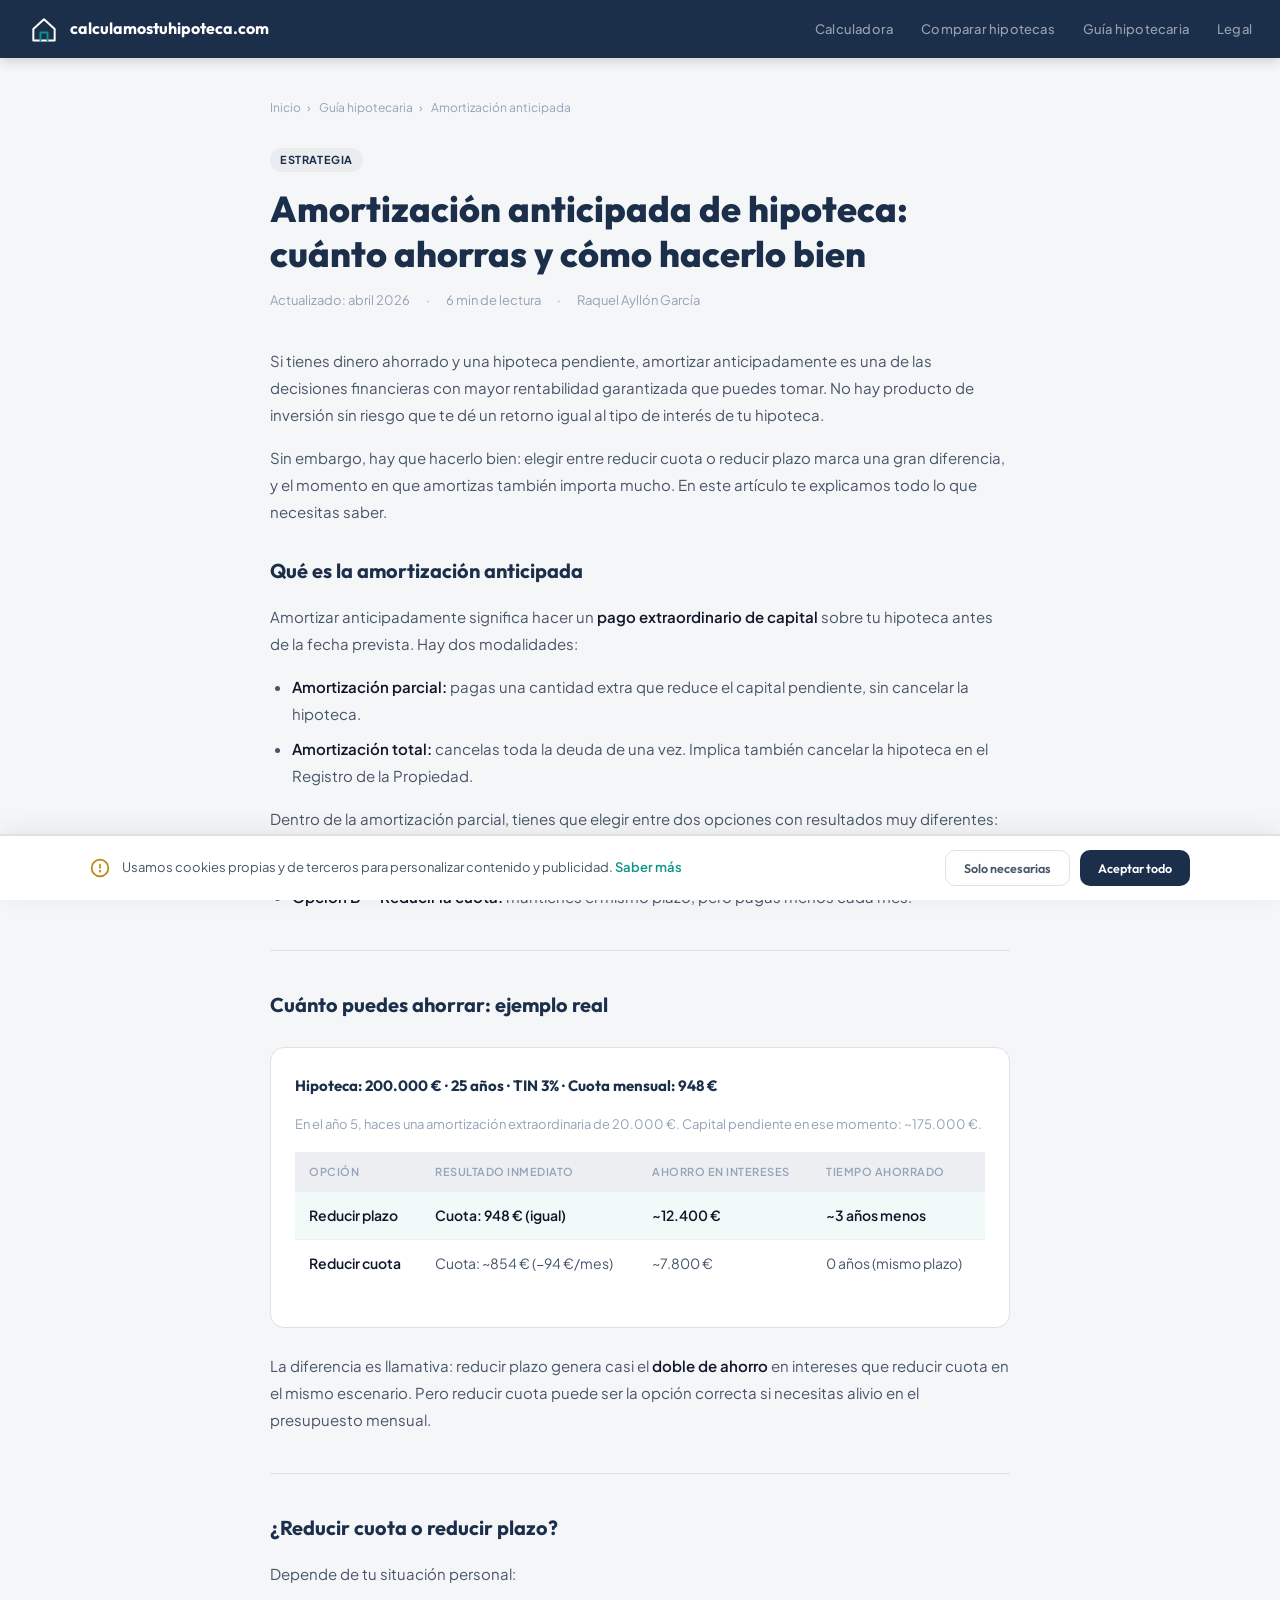
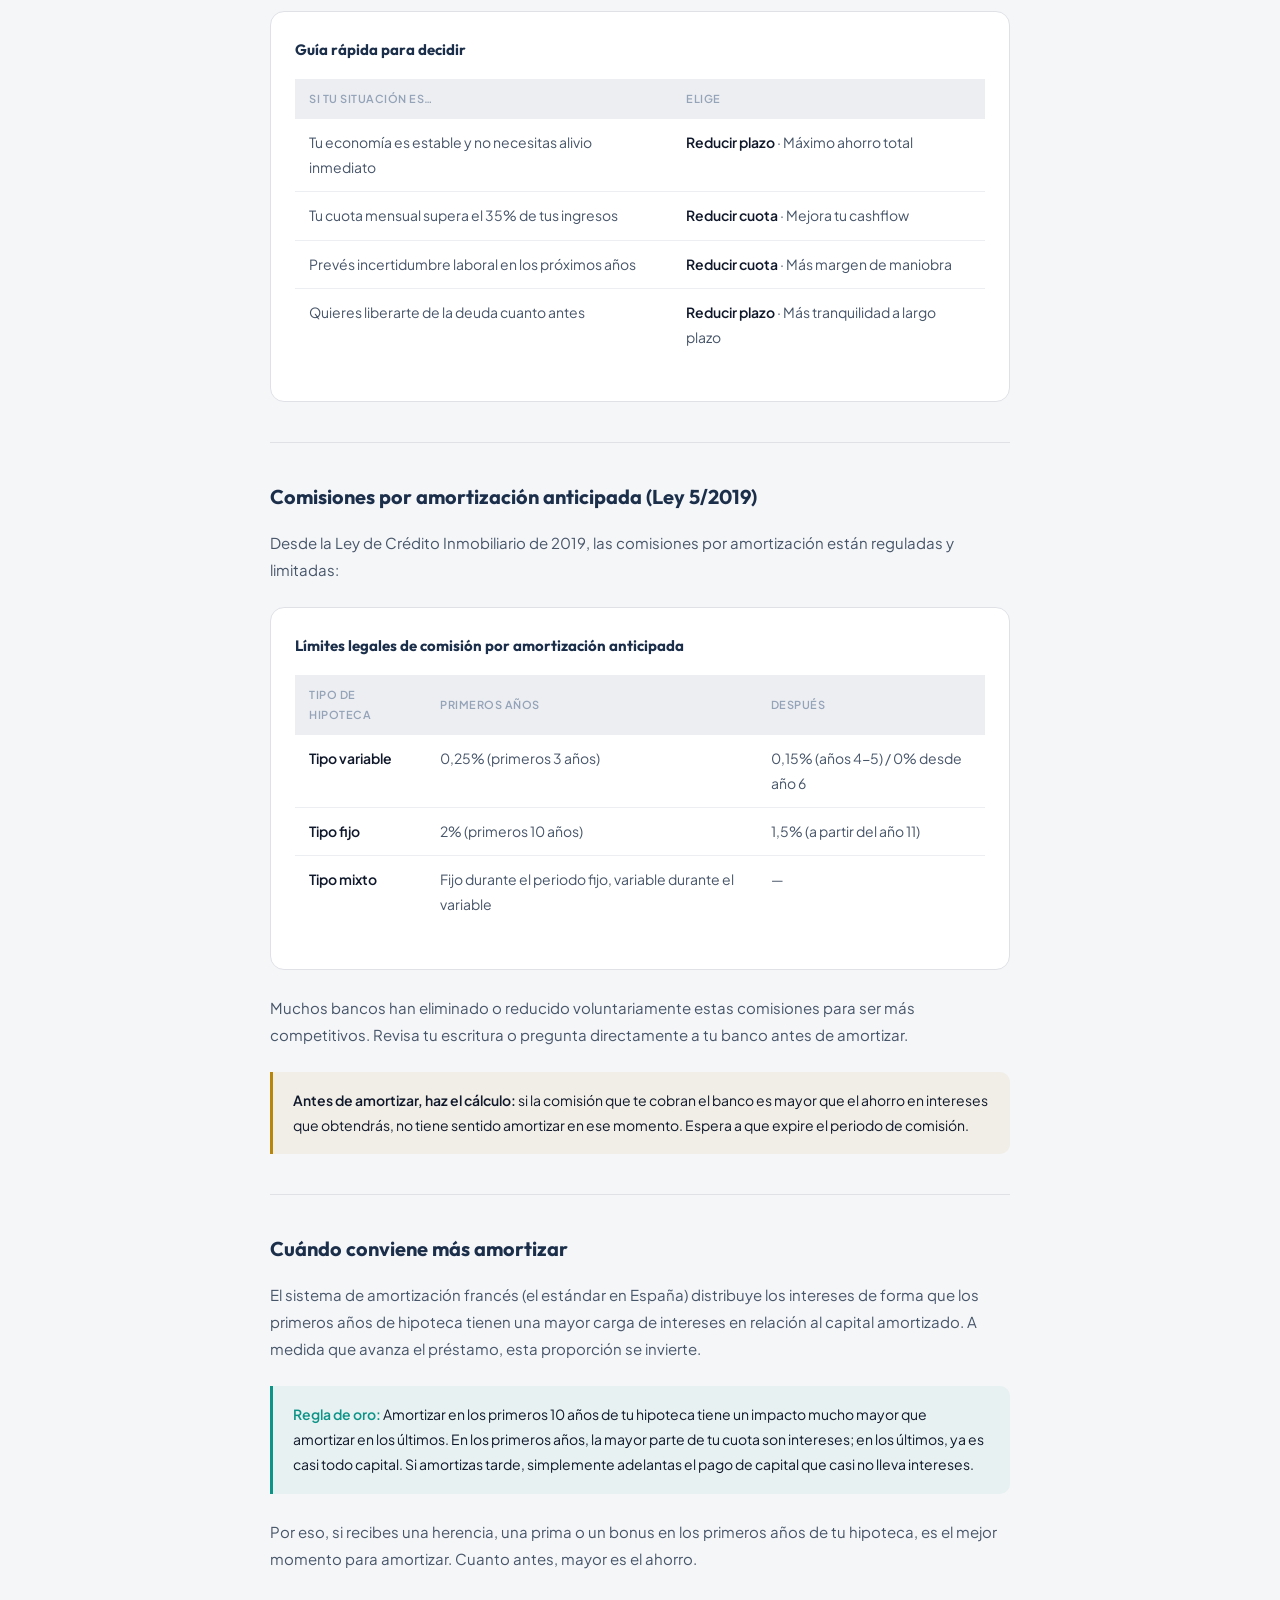
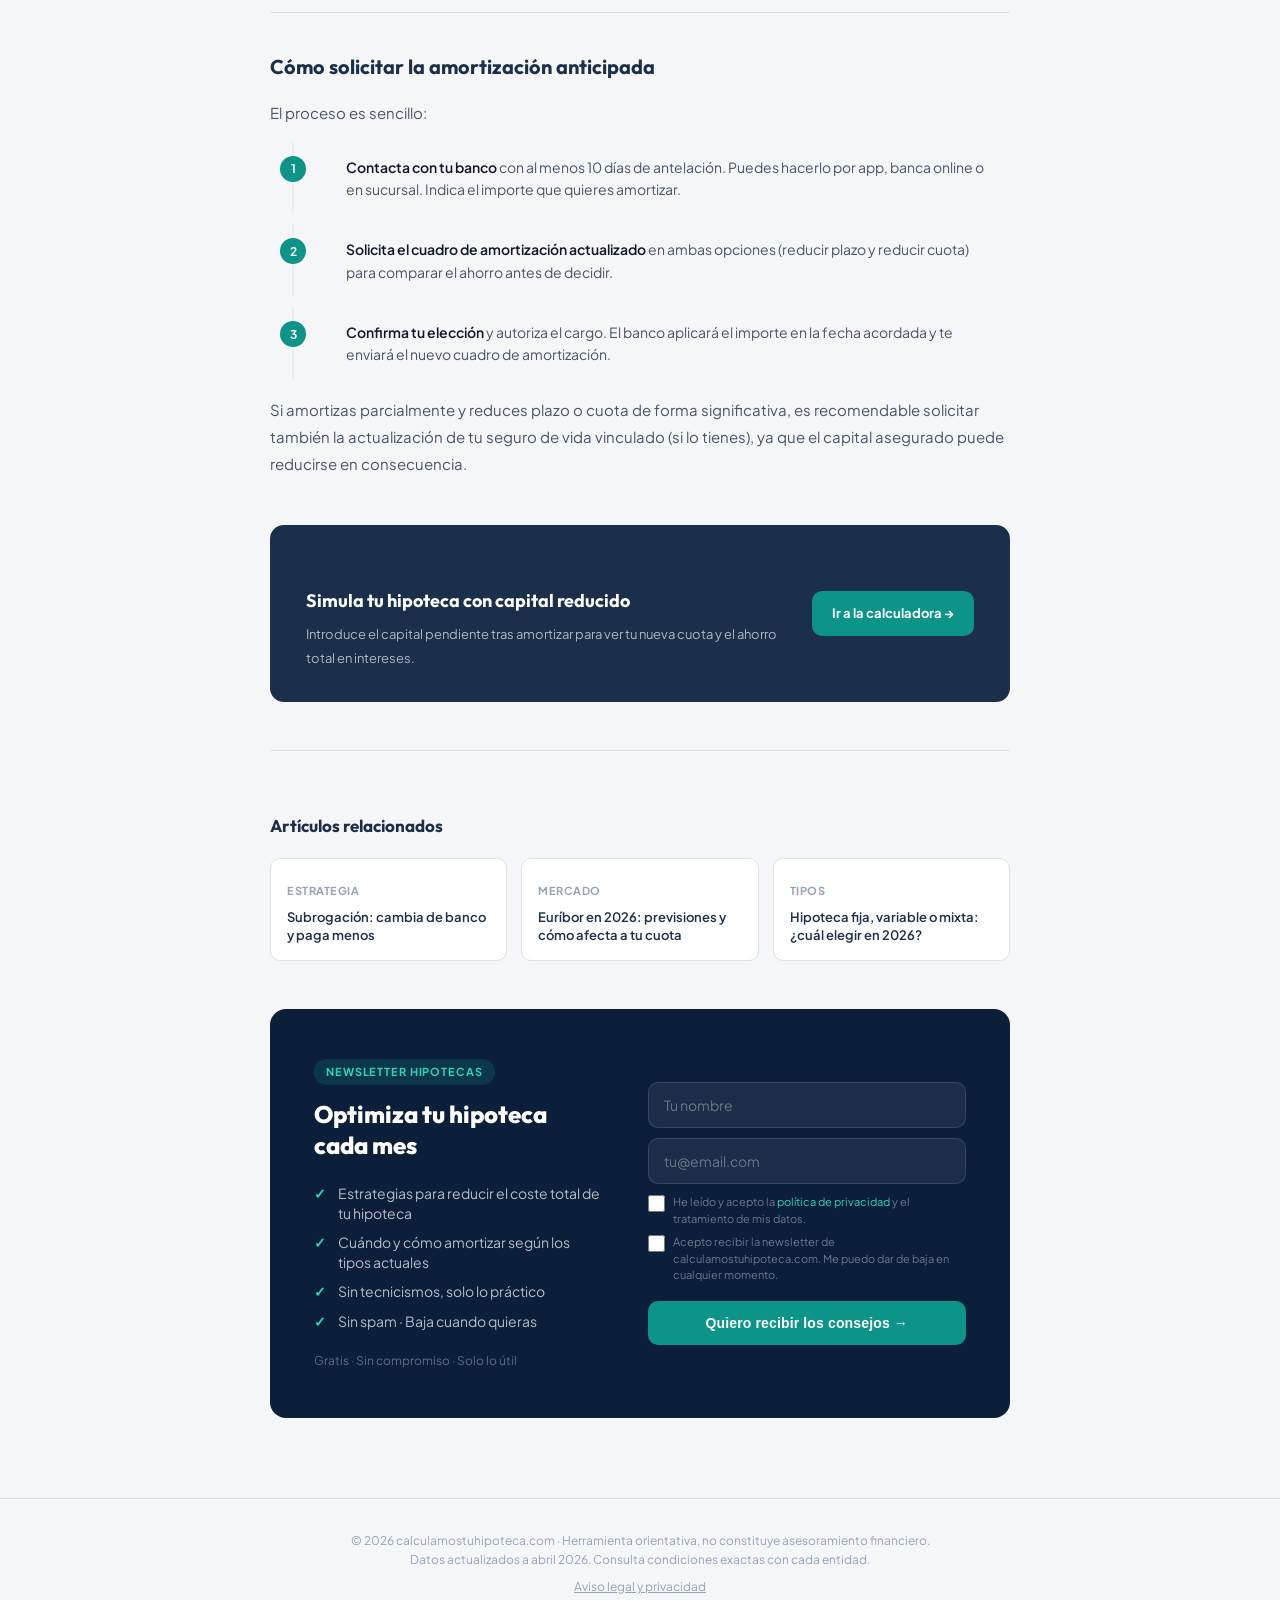
==== amortizacion-anticipada.html @ 329aad0f "Publish 3 new trending articles + update guide and sitemap New articles (all April 2026): - euribor-" ====
<!DOCTYPE html>
<html lang="es">
<head>
<meta charset="UTF-8">
<link rel="icon" href="favicon.ico" sizes="32x32">
<link rel="icon" href="favicon.svg" type="image/svg+xml">
<meta name="viewport" content="width=device-width, initial-scale=1.0">
<title>Amortización anticipada de hipoteca: cuánto ahorras | calculamostuhipoteca.com</title>
<meta name="description" content="Amortizar tu hipoteca antes de tiempo puede ahorrarte miles de euros. Descubre cuánto puedes ahorrar, las comisiones legales y cuándo conviene más hacerlo.">
<meta name="robots" content="index, follow">
<meta name="author" content="Raquel Ayllón García">
<link rel="canonical" href="https://calculamostuhipoteca.com/amortizacion-anticipada">
<meta property="og:title" content="Amortización anticipada de hipoteca: cuánto ahorras y cómo hacerlo bien">
<meta property="og:description" content="Guía completa sobre amortización anticipada: ahorro real, diferencia entre reducir plazo o cuota, comisiones y cuándo conviene más.">
<meta property="og:type" content="article">
<meta property="og:url" content="https://calculamostuhipoteca.com/amortizacion-anticipada">
<meta property="og:locale" content="es_ES">
<script type="application/ld+json">
{
  "@context": "https://schema.org",
  "@type": "Article",
  "headline": "Amortización anticipada de hipoteca: cuánto ahorras y cómo hacerlo bien",
  "description": "Guía completa sobre la amortización anticipada de hipoteca: cuánto se ahorra, comisiones legales, reducir plazo vs. cuota, y el mejor momento para amortizar.",
  "url": "https://calculamostuhipoteca.com/amortizacion-anticipada",
  "datePublished": "2026-04-13",
  "dateModified": "2026-04-13",
  "inLanguage": "es-ES",
  "author": {"@type":"Person","name":"Raquel Ayllón García"},
  "publisher": {"@type":"Organization","name":"calculamostuhipoteca.com","url":"https://calculamostuhipoteca.com"},
  "breadcrumb": {
    "@type": "BreadcrumbList",
    "itemListElement": [
      {"@type":"ListItem","position":1,"name":"Inicio","item":"https://calculamostuhipoteca.com/"},
      {"@type":"ListItem","position":2,"name":"Guía hipotecaria","item":"https://calculamostuhipoteca.com/guia-hipotecaria"},
      {"@type":"ListItem","position":3,"name":"Amortización anticipada"}
    ]
  }
}
</script>
<link rel="preconnect" href="https://fonts.googleapis.com">
<link rel="preconnect" href="https://fonts.gstatic.com" crossorigin>
<link href="https://fonts.googleapis.com/css2?family=Outfit:wght@300;400;500;600;700;800&family=Plus+Jakarta+Sans:ital,wght@0,400;0,500;0,600;0,700;0,800&display=swap" rel="stylesheet">
<link rel="stylesheet" href="style.css">
<style>
  .article-layout{max-width:780px;margin:0 auto;padding:40px 20px 80px}
  .breadcrumb{font-size:12px;color:var(--ink-muted);margin-bottom:28px}
  .breadcrumb a{color:var(--ink-muted);text-decoration:none}
  .breadcrumb a:hover{color:var(--teal)}
  .breadcrumb span{margin:0 6px}
  .article-header{margin-bottom:36px}
  .article-tag{display:inline-block;font-size:11px;font-weight:700;letter-spacing:.6px;text-transform:uppercase;padding:3px 10px;border-radius:99px;background:var(--navy-light);color:var(--navy);margin-bottom:14px}
  .article-header h1{font-family:'Outfit',sans-serif;font-weight:800;font-size:clamp(24px,4vw,36px);color:var(--navy);line-height:1.25;margin-bottom:14px}
  .article-meta{font-size:13px;color:var(--ink-muted);display:flex;gap:16px;align-items:center;flex-wrap:wrap}
  .article-body{font-size:15px;color:var(--ink-soft);line-height:1.8}
  .article-body h2{font-family:'Outfit',sans-serif;font-weight:700;font-size:20px;color:var(--navy);margin:40px 0 14px;padding-top:36px;border-top:1px solid var(--border)}
  .article-body h2:first-of-type{border-top:none;padding-top:0;margin-top:28px}
  .article-body h3{font-family:'Outfit',sans-serif;font-weight:600;font-size:17px;color:var(--ink);margin:28px 0 10px}
  .article-body p{margin-bottom:16px}
  .article-body strong{color:var(--ink);font-weight:600}
  .article-body ul{list-style:disc;padding-left:22px;margin-bottom:16px}
  .article-body ul li{margin-bottom:8px}
  .article-body ol{padding-left:22px;margin-bottom:16px}
  .article-body ol li{margin-bottom:10px}
  .article-body a{color:var(--teal);text-decoration:none}
  .article-body a:hover{text-decoration:underline}
  .callout{background:var(--teal-light);border-left:3px solid var(--teal);border-radius:0 10px 10px 0;padding:16px 20px;margin:24px 0;font-size:14px;color:var(--ink)}
  .callout strong{color:var(--teal)}
  .warning{background:var(--gold-light);border-left:3px solid var(--gold);border-radius:0 10px 10px 0;padding:16px 20px;margin:24px 0;font-size:14px;color:var(--ink)}
  .example-box{background:#fff;border:1.5px solid var(--border);border-radius:var(--radius);padding:24px;margin:24px 0}
  .example-box h4{font-family:'Outfit',sans-serif;font-weight:700;font-size:15px;color:var(--navy);margin:0 0 14px}
  .compare-table{width:100%;border-collapse:collapse;font-size:14px;margin:16px 0}
  .compare-table th{background:var(--surface-alt);padding:10px 14px;text-align:left;font-weight:600;color:var(--ink-muted);font-size:11px;text-transform:uppercase;letter-spacing:.5px}
  .compare-table td{padding:11px 14px;border-bottom:1px solid var(--surface-alt);color:var(--ink-soft);vertical-align:top}
  .compare-table tr:last-child td{border-bottom:none}
  .highlight-row td{background:rgba(13,148,136,0.05);font-weight:600;color:var(--ink)}
  .steps{counter-reset:steps;list-style:none;padding:0;margin:16px 0 24px}
  .steps li{counter-increment:steps;padding:14px 14px 14px 52px;position:relative;border-left:2px solid var(--teal-light);margin-bottom:8px;font-size:14px;color:var(--ink-soft);line-height:1.6}
  .steps li::before{content:counter(steps);position:absolute;left:-14px;top:14px;width:26px;height:26px;background:var(--teal);color:#fff;border-radius:50%;display:flex;align-items:center;justify-content:center;font-size:12px;font-weight:700}
  .article-cta{background:var(--navy);border-radius:var(--radius);padding:32px 36px;margin:48px 0;display:flex;gap:24px;align-items:center}
  @media(max-width:560px){.article-cta{flex-direction:column;padding:24px 20px;text-align:center}}
  .article-cta-text h3{font-family:'Outfit',sans-serif;font-weight:700;font-size:18px;color:#fff;margin-bottom:6px}
  .article-cta-text p{font-size:13px;color:rgba(255,255,255,0.65);margin:0}
  .article-cta a{background:#0D9488;color:#fff;border-radius:10px;padding:11px 20px;font-size:13px;font-weight:700;text-decoration:none;white-space:nowrap;flex-shrink:0}
  .article-cta a:hover{background:#0f766e}
  .related-articles{margin-top:48px;padding-top:32px;border-top:1px solid var(--border)}
  .related-articles h3{font-family:'Outfit',sans-serif;font-weight:700;font-size:17px;color:var(--navy);margin-bottom:16px}
  .related-grid{display:grid;grid-template-columns:repeat(3,1fr);gap:14px}
  @media(max-width:600px){.related-grid{grid-template-columns:1fr}}
  .related-card{background:var(--surface);border:1.5px solid var(--border);border-radius:10px;padding:16px;text-decoration:none;display:block;transition:border-color .2s}
  .related-card:hover{border-color:var(--teal)}
  .related-card span{font-size:11px;font-weight:700;text-transform:uppercase;letter-spacing:.5px;color:var(--ink-muted)}
  .related-card p{font-size:13px;font-weight:600;color:var(--navy);margin:6px 0 0;line-height:1.4}
  .nl-art{background:#0B1F3A;border-radius:16px;padding:48px 44px;margin-top:48px}
  @media(max-width:600px){.nl-art{padding:32px 22px}}
  .nl-art-inner{display:grid;grid-template-columns:1fr 1.1fr;gap:44px;align-items:center}
  @media(max-width:700px){.nl-art-inner{grid-template-columns:1fr;gap:28px}}
  .nl-art-tag{display:inline-block;background:rgba(13,148,136,.2);color:#2dd4bf;font-size:11px;font-weight:700;text-transform:uppercase;letter-spacing:.08em;border-radius:20px;padding:4px 12px;margin-bottom:14px}
  .nl-art-left h3{color:#fff;font-family:'Outfit',sans-serif;font-weight:800;font-size:24px;line-height:1.3;margin:0 0 18px}
  .nl-art-perks{list-style:none;padding:0;margin:0 0 14px}
  .nl-art-perks li{color:rgba(255,255,255,.7);font-size:14px;padding:5px 0 5px 24px;position:relative;line-height:1.4}
  .nl-art-perks li::before{content:'✓';position:absolute;left:0;color:#2dd4bf;font-weight:700}
  .nl-art-trust{font-size:12px;color:rgba(255,255,255,.35);margin:0}
  .nl-art-right input[type=text],.nl-art-right input[type=email]{display:block;width:100%;padding:13px 15px;border:1.5px solid rgba(255,255,255,.12);border-radius:10px;font-size:14px;font-family:inherit;color:#fff;background:rgba(255,255,255,.07);box-sizing:border-box;margin-bottom:10px}
  .nl-art-right input::placeholder{color:rgba(255,255,255,.35)}
  .nl-art-right input:focus{outline:none;border-color:#2dd4bf;background:rgba(255,255,255,.1)}
  .nl-art-ck{display:flex;gap:8px;align-items:flex-start;font-size:11px;color:rgba(255,255,255,.4);line-height:1.5;margin-bottom:7px;cursor:pointer}
  .nl-art-ck input[type=checkbox]{width:17px;height:17px;margin-top:1px;flex-shrink:0;accent-color:#2dd4bf;cursor:pointer}
  .nl-art-ck a{color:#2dd4bf;text-decoration:none}
  .nl-art-btn{background:#0D9488;color:#fff;border:none;border-radius:10px;padding:14px 20px;font-size:14px;font-weight:700;cursor:pointer;width:100%;margin-top:10px;transition:background .2s;letter-spacing:.01em}
  .nl-art-btn:hover{background:#0f766e}
  .nl-art-btn:disabled{opacity:.6;cursor:not-allowed}
  .nl-art-ok{display:none;color:#2dd4bf;font-size:15px;font-weight:600;line-height:1.5;text-align:center;padding:20px 0}
</style>
</head>
<body>

<nav class="nav">
  <a href="index.html" class="nav-brand">
    <svg class="nav-logo" viewBox="0 0 36 36" fill="none" xmlns="http://www.w3.org/2000/svg" aria-hidden="true">
      <path d="M6 18L18 7L30 18V31H6V18Z" stroke="#fff" stroke-width="2.2" stroke-linecap="round" stroke-linejoin="round"/>
      <path d="M14 31V22H22V31" stroke="#0D9488" stroke-width="2.2" stroke-linecap="round" stroke-linejoin="round"/>
    </svg>
    calculamostuhipoteca.com
  </a>
  <nav class="nav-links" aria-label="Navegación principal">
    <a href="index.html">Calculadora</a>
    <a href="comparar-hipotecas.html">Comparar hipotecas</a>
    <a href="guia-hipotecaria.html" class="active">Guía hipotecaria</a>
    <a href="aviso-legal.html">Legal</a>
  </nav>
</nav>

<div class="article-layout">

  <nav class="breadcrumb" aria-label="Ruta de navegación">
    <a href="index.html">Inicio</a><span>›</span>
    <a href="guia-hipotecaria.html">Guía hipotecaria</a><span>›</span>
    Amortización anticipada
  </nav>

  <header class="article-header">
    <span class="article-tag">Estrategia</span>
    <h1>Amortización anticipada de hipoteca: cuánto ahorras y cómo hacerlo bien</h1>
    <div class="article-meta">
      <span>Actualizado: abril 2026</span>
      <span>·</span>
      <span>6 min de lectura</span>
      <span>·</span>
      <span>Raquel Ayllón García</span>
    </div>
  </header>

  <div class="article-body">

    <p>Si tienes dinero ahorrado y una hipoteca pendiente, amortizar anticipadamente es una de las decisiones financieras con mayor rentabilidad garantizada que puedes tomar. No hay producto de inversión sin riesgo que te dé un retorno igual al tipo de interés de tu hipoteca.</p>

    <p>Sin embargo, hay que hacerlo bien: elegir entre reducir cuota o reducir plazo marca una gran diferencia, y el momento en que amortizas también importa mucho. En este artículo te explicamos todo lo que necesitas saber.</p>

    <h2>Qué es la amortización anticipada</h2>

    <p>Amortizar anticipadamente significa hacer un <strong>pago extraordinario de capital</strong> sobre tu hipoteca antes de la fecha prevista. Hay dos modalidades:</p>

    <ul>
      <li><strong>Amortización parcial:</strong> pagas una cantidad extra que reduce el capital pendiente, sin cancelar la hipoteca.</li>
      <li><strong>Amortización total:</strong> cancelas toda la deuda de una vez. Implica también cancelar la hipoteca en el Registro de la Propiedad.</li>
    </ul>

    <p>Dentro de la amortización parcial, tienes que elegir entre dos opciones con resultados muy diferentes:</p>

    <ul>
      <li><strong>Opción A — Reducir el plazo:</strong> mantienes la misma cuota mensual, pero terminas de pagar antes.</li>
      <li><strong>Opción B — Reducir la cuota:</strong> mantienes el mismo plazo, pero pagas menos cada mes.</li>
    </ul>

    <h2>Cuánto puedes ahorrar: ejemplo real</h2>

    <div class="example-box">
      <h4>Hipoteca: 200.000 € · 25 años · TIN 3% · Cuota mensual: 948 €</h4>
      <p style="font-size:13px;color:var(--ink-muted);margin-bottom:16px">En el año 5, haces una amortización extraordinaria de 20.000 €. Capital pendiente en ese momento: ~175.000 €.</p>
      <table class="compare-table">
        <thead>
          <tr>
            <th>Opción</th>
            <th>Resultado inmediato</th>
            <th>Ahorro en intereses</th>
            <th>Tiempo ahorrado</th>
          </tr>
        </thead>
        <tbody>
          <tr class="highlight-row">
            <td><strong>Reducir plazo</strong></td>
            <td>Cuota: 948 € (igual)</td>
            <td><strong>~12.400 €</strong></td>
            <td><strong>~3 años menos</strong></td>
          </tr>
          <tr>
            <td><strong>Reducir cuota</strong></td>
            <td>Cuota: ~854 € (−94 €/mes)</td>
            <td>~7.800 €</td>
            <td>0 años (mismo plazo)</td>
          </tr>
        </tbody>
      </table>
    </div>

    <p>La diferencia es llamativa: reducir plazo genera casi el <strong>doble de ahorro</strong> en intereses que reducir cuota en el mismo escenario. Pero reducir cuota puede ser la opción correcta si necesitas alivio en el presupuesto mensual.</p>

    <h2>¿Reducir cuota o reducir plazo?</h2>

    <p>Depende de tu situación personal:</p>

    <div class="example-box">
      <h4>Guía rápida para decidir</h4>
      <table class="compare-table">
        <thead>
          <tr>
            <th>Si tu situación es…</th>
            <th>Elige</th>
          </tr>
        </thead>
        <tbody>
          <tr>
            <td>Tu economía es estable y no necesitas alivio inmediato</td>
            <td><strong>Reducir plazo</strong> · Máximo ahorro total</td>
          </tr>
          <tr>
            <td>Tu cuota mensual supera el 35% de tus ingresos</td>
            <td><strong>Reducir cuota</strong> · Mejora tu cashflow</td>
          </tr>
          <tr>
            <td>Prevés incertidumbre laboral en los próximos años</td>
            <td><strong>Reducir cuota</strong> · Más margen de maniobra</td>
          </tr>
          <tr>
            <td>Quieres liberarte de la deuda cuanto antes</td>
            <td><strong>Reducir plazo</strong> · Más tranquilidad a largo plazo</td>
          </tr>
        </tbody>
      </table>
    </div>

    <h2>Comisiones por amortización anticipada (Ley 5/2019)</h2>

    <p>Desde la Ley de Crédito Inmobiliario de 2019, las comisiones por amortización están reguladas y limitadas:</p>

    <div class="example-box">
      <h4>Límites legales de comisión por amortización anticipada</h4>
      <table class="compare-table">
        <thead>
          <tr>
            <th>Tipo de hipoteca</th>
            <th>Primeros años</th>
            <th>Después</th>
          </tr>
        </thead>
        <tbody>
          <tr>
            <td><strong>Tipo variable</strong></td>
            <td>0,25% (primeros 3 años)</td>
            <td>0,15% (años 4-5) / 0% desde año 6</td>
          </tr>
          <tr>
            <td><strong>Tipo fijo</strong></td>
            <td>2% (primeros 10 años)</td>
            <td>1,5% (a partir del año 11)</td>
          </tr>
          <tr>
            <td><strong>Tipo mixto</strong></td>
            <td>Fijo durante el periodo fijo, variable durante el variable</td>
            <td>—</td>
          </tr>
        </tbody>
      </table>
    </div>

    <p>Muchos bancos han eliminado o reducido voluntariamente estas comisiones para ser más competitivos. Revisa tu escritura o pregunta directamente a tu banco antes de amortizar.</p>

    <div class="warning">
      <strong>Antes de amortizar, haz el cálculo:</strong> si la comisión que te cobran el banco es mayor que el ahorro en intereses que obtendrás, no tiene sentido amortizar en ese momento. Espera a que expire el periodo de comisión.
    </div>

    <h2>Cuándo conviene más amortizar</h2>

    <p>El sistema de amortización francés (el estándar en España) distribuye los intereses de forma que los primeros años de hipoteca tienen una mayor carga de intereses en relación al capital amortizado. A medida que avanza el préstamo, esta proporción se invierte.</p>

    <div class="callout">
      <strong>Regla de oro:</strong> Amortizar en los primeros 10 años de tu hipoteca tiene un impacto mucho mayor que amortizar en los últimos. En los primeros años, la mayor parte de tu cuota son intereses; en los últimos, ya es casi todo capital. Si amortizas tarde, simplemente adelantas el pago de capital que casi no lleva intereses.
    </div>

    <p>Por eso, si recibes una herencia, una prima o un bonus en los primeros años de tu hipoteca, es el mejor momento para amortizar. Cuanto antes, mayor es el ahorro.</p>

    <h2>Cómo solicitar la amortización anticipada</h2>

    <p>El proceso es sencillo:</p>

    <ol class="steps">
      <li><strong>Contacta con tu banco</strong> con al menos 10 días de antelación. Puedes hacerlo por app, banca online o en sucursal. Indica el importe que quieres amortizar.</li>
      <li><strong>Solicita el cuadro de amortización actualizado</strong> en ambas opciones (reducir plazo y reducir cuota) para comparar el ahorro antes de decidir.</li>
      <li><strong>Confirma tu elección</strong> y autoriza el cargo. El banco aplicará el importe en la fecha acordada y te enviará el nuevo cuadro de amortización.</li>
    </ol>

    <p>Si amortizas parcialmente y reduces plazo o cuota de forma significativa, es recomendable solicitar también la actualización de tu seguro de vida vinculado (si lo tienes), ya que el capital asegurado puede reducirse en consecuencia.</p>

    <div class="article-cta">
      <div class="article-cta-text">
        <h3>Simula tu hipoteca con capital reducido</h3>
        <p>Introduce el capital pendiente tras amortizar para ver tu nueva cuota y el ahorro total en intereses.</p>
      </div>
      <a href="index.html">Ir a la calculadora →</a>
    </div>

    <div class="related-articles">
      <h3>Artículos relacionados</h3>
      <div class="related-grid">
        <a href="subrogacion-hipoteca.html" class="related-card">
          <span>Estrategia</span>
          <p>Subrogación: cambia de banco y paga menos</p>
        </a>
        <a href="euribor-2026.html" class="related-card">
          <span>Mercado</span>
          <p>Euríbor en 2026: previsiones y cómo afecta a tu cuota</p>
        </a>
        <a href="hipoteca-fija-variable-mixta.html" class="related-card">
          <span>Tipos</span>
          <p>Hipoteca fija, variable o mixta: ¿cuál elegir en 2026?</p>
        </a>
      </div>
    </div>

  </div>

  <!-- NEWSLETTER -->
  <div class="nl-art" id="nl-art-form">
    <div class="nl-art-inner">
      <div class="nl-art-left">
        <span class="nl-art-tag">Newsletter hipotecas</span>
        <h3>Optimiza tu hipoteca cada mes</h3>
        <ul class="nl-art-perks">
          <li>Estrategias para reducir el coste total de tu hipoteca</li>
          <li>Cuándo y cómo amortizar según los tipos actuales</li>
          <li>Sin tecnicismos, solo lo práctico</li>
          <li>Sin spam · Baja cuando quieras</li>
        </ul>
        <p class="nl-art-trust">Gratis · Sin compromiso · Solo lo útil</p>
      </div>
      <div class="nl-art-right">
        <input type="text" id="nlArtName" placeholder="Tu nombre" autocomplete="given-name">
        <input type="email" id="nlArtEmail" placeholder="tu@email.com" autocomplete="email">
        <label class="nl-art-ck">
          <input type="checkbox" id="nlArtC1">
          <span>He leído y acepto la <a href="aviso-legal.html">política de privacidad</a> y el tratamiento de mis datos.</span>
        </label>
        <label class="nl-art-ck">
          <input type="checkbox" id="nlArtC2">
          <span>Acepto recibir la newsletter de calculamostuhipoteca.com. Me puedo dar de baja en cualquier momento.</span>
        </label>
        <button class="nl-art-btn" onclick="nlArtSubscribe()">Quiero recibir los consejos →</button>
        <p class="nl-art-ok" id="nl-art-ok">¡Suscripción confirmada! Te avisaremos cuando haya novedades.</p>
      </div>
    </div>
  </div>

</div>

<footer class="footer">
  <p>© 2026 calculamostuhipoteca.com · Herramienta orientativa, no constituye asesoramiento financiero.</p>
  <p>Datos actualizados a abril 2026. Consulta condiciones exactas con cada entidad.</p>
  <p style="margin-top:8px"><a href="aviso-legal.html" style="color:var(--ink-muted);text-decoration:underline">Aviso legal y privacidad</a></p>
</footer>

<script src="newsletter.js"></script>
<script src="cookies.js"></script>

<!-- COOKIE BANNER -->
<div id="cookie-banner" class="cookie-banner" role="dialog" aria-label="Aviso de cookies">
  <div class="cookie-inner">
    <div class="cookie-msg">
      <svg width="20" height="20" viewBox="0 0 24 24" fill="none" stroke="currentColor" stroke-width="2" stroke-linecap="round" aria-hidden="true"><circle cx="12" cy="12" r="10"/><path d="M12 8v4"/><circle cx="12" cy="16" r=".5" fill="currentColor"/></svg>
      <p>Usamos cookies propias y de terceros para personalizar contenido y publicidad. <a href="aviso-legal.html">Saber más</a></p>
    </div>
    <div class="cookie-btns">
      <button class="cookie-btn-reject" onclick="rejectCookies()">Solo necesarias</button>
      <button class="cookie-btn-accept" onclick="acceptCookies()">Aceptar todo</button>
    </div>
  </div>
</div>
</body>
</html>
---- style.css ----
:root {
  --bg:#F5F6F8;
  --surface:#FFFFFF;
  --surface-alt:#EDEEF2;
  --border:#DFE1E6;
  --ink:#0F172A;
  --ink-soft:#475569;
  --ink-muted:#94A3B8;
  --navy:#1B2E4A;
  --navy-dark:#111D32;
  --navy-light:rgba(27,46,74,0.05);
  --gold:#B8860B;
  --gold-light:rgba(184,134,11,0.07);
  --teal:#0D9488;
  --teal-light:rgba(13,148,136,0.06);
  --coral:#E2553D;
  --coral-light:rgba(226,85,61,0.06);
  --radius:14px;
  --radius-sm:10px;
  --shadow:0 1px 3px rgba(0,0,0,0.04),0 6px 20px rgba(0,0,0,0.025);
}
*{margin:0;padding:0;box-sizing:border-box}
body{font-family:'Plus Jakarta Sans',sans-serif;background:var(--bg);color:var(--ink);line-height:1.6;-webkit-font-smoothing:antialiased}

/* ====== NAV ====== */
.nav{background:var(--navy);padding:0 28px;height:58px;display:flex;align-items:center;justify-content:space-between;position:sticky;top:0;z-index:100;box-shadow:0 2px 12px rgba(0,0,0,.18)}
.nav-brand{font-family:'Outfit',sans-serif;font-weight:700;font-size:16px;color:#fff;text-decoration:none;display:flex;align-items:center;gap:10px}
.nav-logo{width:32px;height:32px}
.nav-links{display:flex;gap:28px}
.nav-links a{color:rgba(255,255,255,0.55);text-decoration:none;font-size:13px;font-weight:500;transition:color .2s;letter-spacing:.2px}
.nav-links a:hover{color:#fff}
@media(max-width:640px){
  .nav{padding:0 14px}
  .nav-links{gap:14px;overflow-x:auto;-webkit-overflow-scrolling:touch;scrollbar-width:none;mask-image:linear-gradient(90deg,transparent,#fff 10%,#fff 90%,transparent)}
  .nav-links::-webkit-scrollbar{display:none}
  .nav-links a{white-space:nowrap;font-size:12px}
}

/* ====== HERO ====== */
.hero{background:linear-gradient(165deg,var(--navy) 0%,var(--navy-dark) 100%);padding:52px 24px 68px;text-align:center;color:#fff;position:relative;overflow:hidden}
.hero::before{content:'';position:absolute;top:-60%;right:-20%;width:600px;height:600px;background:radial-gradient(circle,rgba(184,134,11,0.08) 0%,transparent 70%);border-radius:50%;pointer-events:none}
.hero::after{content:'';position:absolute;bottom:-40%;left:-15%;width:500px;height:500px;background:radial-gradient(circle,rgba(13,148,136,0.06) 0%,transparent 70%);border-radius:50%;pointer-events:none}
.hero-content{position:relative;z-index:1}
.hero-pill{display:inline-flex;align-items:center;gap:8px;background:rgba(255,255,255,0.07);border:1px solid rgba(255,255,255,0.1);padding:6px 16px;border-radius:100px;font-size:12px;font-weight:600;color:rgba(255,255,255,0.75);margin-bottom:22px;backdrop-filter:blur(10px)}
.hero-pill .pulse{width:7px;height:7px;background:var(--gold);border-radius:50%;animation:pulse 2s ease infinite}
@keyframes pulse{0%,100%{opacity:1;transform:scale(1)}50%{opacity:.5;transform:scale(1.4)}}
.hero h1{font-family:'Outfit',sans-serif;font-weight:800;font-size:clamp(28px,4.5vw,42px);line-height:1.15;margin-bottom:12px;letter-spacing:-.5px}
.hero p{color:rgba(255,255,255,0.5);font-size:15px;max-width:500px;margin:0 auto;line-height:1.6}

/* ====== AD SLOTS ====== */
.ad-banner{max-width:780px;margin:0 auto;padding:16px 20px}
.ad-banner-inner{background:linear-gradient(135deg,var(--surface-alt) 0%,#E8E9ED 100%);border:1px solid var(--border);border-radius:var(--radius-sm);padding:22px 20px;text-align:center;position:relative;overflow:hidden}
.ad-banner-inner::before{content:'PUBLICIDAD';position:absolute;top:8px;left:12px;font-size:9px;font-weight:700;letter-spacing:1.5px;color:var(--ink-muted);opacity:.6}
.ad-banner-text{color:var(--ink-muted);font-size:12px;font-weight:500}
.ad-banner-size{font-size:10px;color:var(--ink-muted);opacity:.5;margin-top:2px}

.ad-sidebar{margin-top:20px}
.ad-sidebar-inner{background:linear-gradient(180deg,var(--surface-alt) 0%,#E6E8EC 100%);border:1px solid var(--border);border-radius:var(--radius-sm);padding:40px 20px;text-align:center;position:relative}
.ad-sidebar-inner::before{content:'PUBLICIDAD';position:absolute;top:8px;right:10px;font-size:9px;font-weight:700;letter-spacing:1.5px;color:var(--ink-muted);opacity:.5}

.ad-inline{background:linear-gradient(135deg,rgba(27,46,74,0.03),rgba(184,134,11,0.04));border:1px solid var(--border);border-radius:var(--radius-sm);padding:28px 24px;margin:20px 0;text-align:center;position:relative}
.ad-inline::before{content:'PUBLICIDAD';position:absolute;top:8px;left:12px;font-size:9px;font-weight:700;letter-spacing:1.5px;color:var(--ink-muted);opacity:.5}

/* ====== LAYOUT ====== */
.main-wrap{max-width:1100px;margin:-36px auto 0;padding:0 20px 60px;position:relative;z-index:1}
.grid{display:grid;grid-template-columns:1fr 400px;gap:24px;align-items:start}
@media(max-width:860px){.grid{grid-template-columns:1fr}}

/* ====== CARD ====== */
.card{background:var(--surface);border-radius:var(--radius);border:1px solid var(--border);box-shadow:var(--shadow);overflow:hidden}
.card-head{padding:20px 28px 16px;border-bottom:1px solid var(--border);display:flex;align-items:center;gap:12px}
.card-icon{width:36px;height:36px;border-radius:var(--radius-sm);display:flex;align-items:center;justify-content:center;flex-shrink:0}
.card-icon.navy{background:var(--navy-light)}
.card-icon.gold{background:var(--gold-light)}
.card-head h2{font-family:'Outfit',sans-serif;font-weight:700;font-size:16px;color:var(--ink)}
.card-head .step{font-size:11px;color:var(--ink-muted);font-weight:500;margin-top:1px}
.card-body{padding:28px}

/* ====== FORM ====== */
.form-grid{display:grid;grid-template-columns:1fr 1fr;gap:18px}
.form-grid .full{grid-column:1/-1}
@media(max-width:520px){.form-grid{grid-template-columns:1fr}}

.field label{display:flex;align-items:center;gap:5px;font-size:11.5px;font-weight:600;color:var(--ink-soft);margin-bottom:6px;text-transform:uppercase;letter-spacing:.6px}
.tip-icon{width:15px;height:15px;color:var(--ink-muted);cursor:help;position:relative}
.tip-icon .tip-pop{display:none;position:absolute;bottom:calc(100% + 10px);left:50%;transform:translateX(-50%);background:var(--navy);color:#fff;font-size:12px;font-weight:400;text-transform:none;letter-spacing:0;padding:10px 14px;border-radius:8px;width:230px;line-height:1.5;z-index:20;box-shadow:0 8px 24px rgba(0,0,0,.15)}
.tip-icon .tip-pop::after{content:'';position:absolute;top:100%;left:50%;transform:translateX(-50%);border:6px solid transparent;border-top-color:var(--navy)}
.tip-icon:hover .tip-pop{display:block}

.input-wrap{position:relative}
.input-wrap input{width:100%;padding:12px 16px;padding-right:42px;border:1.5px solid var(--border);border-radius:var(--radius-sm);font-family:'Plus Jakarta Sans',sans-serif;font-size:16px;font-weight:700;color:var(--ink);background:var(--bg);transition:border-color .2s,box-shadow .2s;outline:none}
.input-wrap input:focus{border-color:var(--navy);box-shadow:0 0 0 3px var(--navy-light);background:#fff}
.input-suffix{position:absolute;right:16px;top:50%;transform:translateY(-50%);font-size:13px;font-weight:600;color:var(--ink-muted);pointer-events:none}

.select-wrap select{width:100%;padding:12px 16px;border:1.5px solid var(--border);border-radius:var(--radius-sm);font-family:'Plus Jakarta Sans',sans-serif;font-size:13.5px;font-weight:600;color:var(--ink);background:var(--bg);outline:none;cursor:pointer;appearance:none;background-image:url("data:image/svg+xml,%3Csvg width='12' height='8' viewBox='0 0 12 8' fill='none' xmlns='http://www.w3.org/2000/svg'%3E%3Cpath d='M1 1.5L6 6.5L11 1.5' stroke='%2394A3B8' stroke-width='1.5' stroke-linecap='round'/%3E%3C/svg%3E");background-repeat:no-repeat;background-position:right 16px center;transition:border-color .2s,box-shadow .2s}
.select-wrap select:focus{border-color:var(--navy);box-shadow:0 0 0 3px var(--navy-light)}

/* Toggle */
.toggle-row{display:flex;align-items:center;justify-content:space-between;padding:12px 0;border-bottom:1px solid var(--surface-alt)}
.toggle-row:last-child{border-bottom:none}
.toggle-label{font-size:13.5px;font-weight:500;color:var(--ink-soft)}
.toggle-label small{display:block;font-size:11px;color:var(--ink-muted);font-weight:400;margin-top:2px}
.switch{position:relative;width:44px;height:24px;flex-shrink:0}
.switch input{opacity:0;width:0;height:0}
.switch .slider{position:absolute;inset:0;background:var(--border);border-radius:12px;cursor:pointer;transition:background .25s}
.switch .slider::before{content:'';position:absolute;width:18px;height:18px;left:3px;bottom:3px;background:#fff;border-radius:50%;transition:transform .25s;box-shadow:0 1px 4px rgba(0,0,0,.12)}
.switch input:checked+.slider{background:var(--teal)}
.switch input:checked+.slider::before{transform:translateX(20px)}

/* Range */
.range-row{display:flex;align-items:center;gap:14px;margin-top:8px}
.range-row input[type="range"]{flex:1;-webkit-appearance:none;appearance:none;height:6px;background:linear-gradient(90deg,var(--navy-light),var(--border));border-radius:3px;outline:none;cursor:pointer}
.range-row input[type="range"]::-webkit-slider-thumb{-webkit-appearance:none;width:22px;height:22px;background:var(--navy);border:3px solid #fff;border-radius:50%;cursor:pointer;box-shadow:0 2px 8px rgba(27,46,74,.25);transition:transform .15s}
.range-row input[type="range"]::-webkit-slider-thumb:hover{transform:scale(1.15)}
.range-row input[type="range"]::-moz-range-thumb{width:22px;height:22px;background:var(--navy);border:3px solid #fff;border-radius:50%;cursor:pointer;box-shadow:0 2px 8px rgba(27,46,74,.25)}
.range-val{min-width:56px;text-align:right;font-weight:700;font-size:14px;color:var(--ink);font-family:'Outfit',sans-serif}

/* Collapse */
.collapse-btn{width:100%;background:none;border:none;padding:14px 0;display:flex;align-items:center;justify-content:space-between;cursor:pointer;font-family:'Plus Jakarta Sans',sans-serif;font-size:13px;font-weight:600;color:var(--navy)}
.collapse-btn .chev{width:18px;height:18px;transition:transform .25s;flex-shrink:0}
.collapse-btn.open .chev{transform:rotate(180deg)}
.collapse-body{display:none;padding-bottom:8px}
.collapse-body.open{display:block;animation:fadeIn .3s ease}
@keyframes fadeIn{from{opacity:0;transform:translateY(-6px)}to{opacity:1;transform:translateY(0)}}

/* ====== BUTTON ====== */
.btn-calc{width:100%;padding:16px;margin-top:12px;background:var(--navy);color:#fff;border:none;border-radius:var(--radius-sm);font-family:'Outfit',sans-serif;font-size:16px;font-weight:700;cursor:pointer;transition:all .2s;display:flex;align-items:center;justify-content:center;gap:10px;letter-spacing:.3px;position:relative;overflow:hidden}
.btn-calc::before{content:'';position:absolute;inset:0;background:linear-gradient(135deg,transparent 40%,rgba(255,255,255,.05) 50%,transparent 60%);transform:translateX(-100%);transition:transform .5s}
.btn-calc:hover{background:var(--navy-dark);transform:translateY(-1px);box-shadow:0 6px 20px rgba(27,46,74,.2)}
.btn-calc:hover::before{transform:translateX(100%)}
.btn-calc:active{transform:translateY(0)}

/* ====== RESULTS ====== */
.results-panel{display:none}
.results-panel.visible{display:block;animation:slideUp .4s ease}
@keyframes slideUp{from{opacity:0;transform:translateY(16px)}to{opacity:1;transform:translateY(0)}}

.result-hero{background:linear-gradient(140deg,var(--navy) 0%,var(--navy-dark) 100%);padding:32px 28px;text-align:center;color:#fff;position:relative;overflow:hidden}
.result-hero::after{content:'';position:absolute;top:-30px;right:-30px;width:120px;height:120px;background:radial-gradient(circle,rgba(184,134,11,0.1),transparent 70%);border-radius:50%}
.result-hero .rlabel{font-size:11px;font-weight:600;text-transform:uppercase;letter-spacing:2px;color:rgba(255,255,255,.45);margin-bottom:6px}
.result-hero .ramount{font-family:'Outfit',sans-serif;font-size:clamp(32px,5vw,46px);font-weight:800;line-height:1.1;position:relative;z-index:1}
.result-hero .rsub{font-size:13px;color:rgba(255,255,255,.4);margin-top:6px}

.result-body{padding:24px 28px}
.divider{display:flex;align-items:center;gap:12px;margin:8px 0;color:var(--ink-muted);font-size:10px;font-weight:700;text-transform:uppercase;letter-spacing:1.5px}
.divider::before,.divider::after{content:'';flex:1;height:1px;background:var(--border)}

.mrow{display:flex;justify-content:space-between;align-items:center;padding:11px 0;border-bottom:1px solid var(--surface-alt)}
.mrow:last-child{border-bottom:none}
.mrow-label{font-size:13px;color:var(--ink-soft);display:flex;align-items:center;gap:4px}
.mrow-val{font-size:14px;font-weight:700;color:var(--ink)}
.mrow-val.gold{color:var(--gold)}
.mrow-val.teal{color:var(--teal)}
.mrow-val.coral{color:var(--coral)}

/* Donut chart */
.donut-wrap{display:flex;align-items:center;gap:20px;margin:20px 0 8px;padding:16px 18px;background:var(--surface-alt);border-radius:var(--radius-sm)}
.donut-svg{width:100px;height:100px;flex-shrink:0}
.donut-seg{transition:stroke-dasharray .7s cubic-bezier(.4,0,.2,1),stroke-dashoffset .7s cubic-bezier(.4,0,.2,1)}
.donut-c1{font-size:8px;fill:var(--ink-muted);font-family:'Plus Jakarta Sans',sans-serif;font-weight:600;text-transform:uppercase;letter-spacing:.8px}
.donut-c2{font-size:11px;fill:var(--ink);font-family:'Outfit',sans-serif;font-weight:800}
.donut-legend{flex:1;display:flex;flex-direction:column;gap:9px}
.dleg{display:flex;align-items:center;gap:8px;font-size:12px}
.dleg-dot{width:9px;height:9px;border-radius:50%;flex-shrink:0}
.dleg-name{flex:1;color:var(--ink-soft)}
.dleg-amt{color:var(--ink);font-weight:700;font-size:12px}
/* Result hero badges */
.result-hero-badges{display:flex;justify-content:center;gap:8px;margin-top:12px;flex-wrap:wrap}
.rhbadge{background:rgba(255,255,255,.08);color:rgba(255,255,255,.65);font-size:11px;font-weight:600;padding:4px 10px;border-radius:100px;border:1px solid rgba(255,255,255,.12)}
.rhbadge.gold{background:rgba(184,134,11,.15);color:#F4CB2E;border-color:rgba(184,134,11,.3)}

/* Tip box */
.tip-box{background:var(--teal-light);border:1px solid rgba(13,148,136,.12);border-radius:var(--radius-sm);padding:16px 18px;margin-top:18px}
.tip-box-title{font-size:12px;font-weight:700;color:var(--teal);margin-bottom:4px;display:flex;align-items:center;gap:7px}
.tip-box p{font-size:12px;color:var(--ink-soft);line-height:1.6}

/* Amort */
.amort-btn{width:100%;padding:11px;background:var(--bg);border:1.5px solid var(--border);border-radius:var(--radius-sm);font-family:'Plus Jakarta Sans',sans-serif;font-size:13px;font-weight:600;color:var(--ink-soft);cursor:pointer;transition:all .2s;text-align:center;margin-top:14px}
.amort-btn:hover{border-color:var(--navy);color:var(--navy)}
.amort-wrap{display:none;margin-top:14px;max-height:360px;overflow-y:auto;border-radius:var(--radius-sm);border:1px solid var(--border)}
.amort-wrap.open{display:block;animation:fadeIn .3s ease}
.amort-tbl{width:100%;border-collapse:collapse;font-size:12px}
.amort-tbl th{position:sticky;top:0;background:var(--surface-alt);padding:9px 12px;text-align:right;font-weight:600;color:var(--ink-muted);font-size:10px;text-transform:uppercase;letter-spacing:.6px}
.amort-tbl th:first-child{text-align:left}
.amort-tbl td{padding:9px 12px;text-align:right;border-bottom:1px solid var(--surface-alt)}
.amort-tbl td:first-child{text-align:left;font-weight:600;color:var(--ink-muted)}
.amort-tbl tr:hover td{background:var(--navy-light)}

/* ====== COMPARE CTA ====== */
.compare-card{background:linear-gradient(135deg,rgba(13,148,136,0.03) 0%,rgba(13,148,136,0.07) 100%);border:2px solid var(--teal);border-radius:var(--radius);padding:28px;margin-top:20px;box-shadow:0 0 0 4px rgba(13,148,136,0.08),var(--shadow);position:relative;overflow:hidden}
.compare-card::before{content:'';position:absolute;top:-40px;right:-40px;width:130px;height:130px;background:radial-gradient(circle,rgba(13,148,136,0.1),transparent 70%);border-radius:50%;pointer-events:none}
.compare-card::after{content:'';position:absolute;bottom:-30px;left:-30px;width:100px;height:100px;background:radial-gradient(circle,rgba(13,148,136,0.06),transparent 70%);border-radius:50%;pointer-events:none}
.compare-badge{display:inline-flex;align-items:center;gap:5px;background:var(--teal);color:#fff;font-size:10px;font-weight:700;letter-spacing:1px;text-transform:uppercase;padding:4px 10px;border-radius:100px;margin-bottom:14px}
.compare-badge .sparkle{animation:sparkle 2s ease infinite}
@keyframes sparkle{0%,100%{opacity:1}50%{opacity:.4}}
.compare-card h3{font-family:'Outfit',sans-serif;font-size:18px;font-weight:800;margin-bottom:6px;position:relative;color:var(--ink)}
.compare-card .compare-sub{font-size:13.5px;color:var(--ink-soft);line-height:1.55;margin-bottom:16px;position:relative}
.compare-features{list-style:none;margin-bottom:18px;position:relative}
.compare-features li{font-size:12.5px;color:var(--ink-soft);padding:5px 0;display:flex;align-items:center;gap:8px}
.compare-features li svg{flex-shrink:0}
.compare-btn{display:flex;align-items:center;justify-content:center;gap:8px;width:100%;padding:14px;background:var(--teal);color:#fff;text-decoration:none;border-radius:var(--radius-sm);font-weight:700;font-size:14px;transition:all .2s;border:none;cursor:pointer;font-family:'Outfit',sans-serif;letter-spacing:.3px;position:relative}
.compare-btn:hover{background:#0B8276;transform:translateY(-1px);box-shadow:0 6px 20px rgba(13,148,136,.25)}

.info-card{background:var(--surface);border:1px solid var(--border);border-radius:var(--radius);padding:24px;margin-top:14px;box-shadow:var(--shadow)}
.info-card h4{font-family:'Outfit',sans-serif;font-size:14px;font-weight:700;margin-bottom:6px;display:flex;align-items:center;gap:8px}
.info-card p{font-size:12.5px;color:var(--ink-soft);line-height:1.55}

/* ====== SEO ====== */
.seo-area{max-width:780px;margin:0 auto;padding:0 20px 60px}
/* SEO card keeps readable width regardless of main grid */
.seo-card{background:var(--surface);border:1px solid var(--border);border-radius:var(--radius);padding:44px;box-shadow:var(--shadow)}
.seo-card h2{font-family:'Outfit',sans-serif;font-weight:700;font-size:22px;margin-bottom:16px}
.seo-card h3{font-family:'Outfit',sans-serif;font-weight:600;font-size:16px;margin:22px 0 8px;color:var(--ink)}
.seo-card p{color:var(--ink-soft);font-size:14px;margin-bottom:12px;line-height:1.75}

.footer{text-align:center;padding:32px 20px;color:var(--ink-muted);font-size:12px;line-height:1.6;border-top:1px solid var(--border)}

/* ====== STICKY SIDEBAR ====== */
@media(min-width:861px){
  .sidebar-sticky{position:sticky;top:78px;max-height:calc(100vh - 98px);overflow-y:auto;scrollbar-width:thin;scrollbar-color:var(--border) transparent}
  .sidebar-sticky::-webkit-scrollbar{width:4px}
  .sidebar-sticky::-webkit-scrollbar-thumb{background:var(--border);border-radius:2px}
}

/* ====== RATE HINT ====== */
.rate-hint{font-size:11px;color:var(--teal);font-weight:600;margin-top:7px;display:flex;align-items:center;gap:5px;letter-spacing:.1px}
.rate-hint svg{flex-shrink:0}

/* ====== COOKIE BANNER ====== */
.cookie-banner{position:fixed;bottom:0;left:0;right:0;background:#fff;border-top:2px solid var(--border);padding:14px 20px;z-index:999;box-shadow:0 -4px 24px rgba(0,0,0,.07);display:none;opacity:0;transform:translateY(100%)}
.cookie-inner{max-width:1100px;margin:0 auto;display:flex;align-items:center;gap:20px;flex-wrap:wrap;justify-content:space-between}
.cookie-msg{display:flex;align-items:center;gap:12px;flex:1;min-width:260px}
.cookie-msg p{font-size:13px;color:var(--ink-soft);line-height:1.5;margin:0}
.cookie-msg a{color:var(--teal);text-decoration:none;font-weight:600}
.cookie-msg a:hover{text-decoration:underline}
.cookie-msg svg{flex-shrink:0;color:var(--gold)}
.cookie-btns{display:flex;gap:10px;flex-shrink:0}
.cookie-btn-reject{padding:9px 18px;border:1.5px solid var(--border);background:#fff;border-radius:var(--radius-sm);font-family:'Outfit',sans-serif;font-size:12.5px;font-weight:600;color:var(--ink-soft);cursor:pointer;transition:all .2s;white-space:nowrap}
.cookie-btn-reject:hover{border-color:var(--navy);color:var(--navy)}
.cookie-btn-accept{padding:9px 18px;background:var(--navy);color:#fff;border:none;border-radius:var(--radius-sm);font-family:'Outfit',sans-serif;font-size:12.5px;font-weight:600;cursor:pointer;transition:background .2s;white-space:nowrap}
.cookie-btn-accept:hover{background:var(--navy-dark)}
@media(max-width:480px){.cookie-inner{gap:12px}.cookie-btns{width:100%;justify-content:flex-end}}

/* ====== LIVE UPDATES ====== */
.results-panel.visible .ramount{animation:countUp .5s ease}
@keyframes countUp{from{opacity:0;transform:scale(.92)}to{opacity:1;transform:scale(1)}}

/* ====== COMPARISON PREVIEW ====== */
.cmp-section{max-width:1100px;margin:0 auto;padding:40px 20px 24px}
.cmp-header{text-align:center;margin-bottom:28px}
.cmp-pill{display:inline-flex;align-items:center;gap:8px;background:var(--teal-light);border:1px solid rgba(13,148,136,0.2);padding:5px 14px;border-radius:100px;font-size:11px;font-weight:600;color:var(--teal);margin-bottom:14px}
.cmp-pill .pulse{width:6px;height:6px;background:var(--teal);border-radius:50%;animation:pulse 2s ease infinite;flex-shrink:0}
.cmp-header h2{font-family:'Outfit',sans-serif;font-weight:800;font-size:clamp(20px,3vw,26px);color:var(--ink);margin-bottom:8px}
.cmp-header p{font-size:13.5px;color:var(--ink-muted);max-width:480px;margin:0 auto;line-height:1.5}

.cmp-grid{display:grid;grid-template-columns:repeat(3,1fr);gap:16px}
@media(max-width:700px){.cmp-grid{grid-template-columns:1fr}}

.cmp-card{background:var(--surface);border:1.5px solid var(--border);border-radius:var(--radius);padding:22px;box-shadow:var(--shadow);transition:transform .2s,box-shadow .2s;display:flex;flex-direction:column;gap:14px}
.cmp-card:hover{transform:translateY(-2px);box-shadow:0 4px 24px rgba(0,0,0,.08)}
.cmp-card.best{border-color:var(--teal);box-shadow:0 0 0 3px rgba(13,148,136,0.08),var(--shadow)}

.cmp-top{display:flex;align-items:center;justify-content:space-between;gap:8px}
.cmp-badge{font-size:10px;font-weight:700;letter-spacing:.5px;text-transform:uppercase;padding:3px 9px;border-radius:100px}
.cmp-badge.fija{background:var(--navy-light);color:var(--navy)}
.cmp-badge.mixta{background:var(--gold-light);color:var(--gold)}
.cmp-badge.variable{background:var(--teal-light);color:var(--teal)}
.cmp-bank{font-family:'Outfit',sans-serif;font-weight:700;font-size:15px;color:var(--ink)}

.cmp-name{font-size:12.5px;color:var(--ink-muted);margin-top:-8px}

.cmp-rates{display:grid;grid-template-columns:repeat(3,1fr);gap:8px;background:var(--bg);border-radius:var(--radius-sm);padding:12px}
.cmp-rl{font-size:10px;font-weight:600;color:var(--ink-muted);text-transform:uppercase;letter-spacing:.5px;margin-bottom:3px}
.cmp-rv{font-family:'Outfit',sans-serif;font-size:15px;font-weight:700;color:var(--ink)}
.cmp-rv.gold{color:var(--gold)}
.cmp-rv.teal{color:var(--teal)}
.cmp-rv.small{font-size:13px}

.cmp-conds{display:flex;flex-wrap:wrap;gap:5px}
.cmp-conds span{font-size:11px;color:var(--ink-soft);background:var(--surface-alt);padding:3px 8px;border-radius:6px}

.cmp-btn{display:flex;align-items:center;justify-content:center;padding:11px;background:var(--navy);color:#fff;text-decoration:none;border-radius:var(--radius-sm);font-weight:700;font-size:13px;transition:all .2s;margin-top:auto;font-family:'Outfit',sans-serif;letter-spacing:.2px}
.cmp-btn:hover{background:var(--navy-dark);transform:translateY(-1px)}
.cmp-btn.teal{background:var(--teal)}
.cmp-btn.teal:hover{background:#0B8276}

.cmp-footer{text-align:center;margin-top:24px;padding-bottom:8px}
.cmp-all-btn{display:inline-flex;align-items:center;gap:9px;padding:14px 32px;background:#0D9488;color:#fff;text-decoration:none;border-radius:var(--radius-sm);font-weight:700;font-size:14px;font-family:'Outfit',sans-serif;transition:all .2s;letter-spacing:.3px}
.cmp-all-btn:hover{background:#0B8276;transform:translateY(-1px);box-shadow:0 6px 20px rgba(13,148,136,.3)}
.cmp-note{font-size:11px;color:var(--ink-muted);margin-top:12px}

/* ====== MOBILE IMPROVEMENTS ====== */
@media(max-width:860px){
  .main-wrap{padding:0 16px 48px;margin:-24px auto 0}
  .card-body{padding:22px 18px}
  .card-head{padding:16px 18px 12px}
  .result-hero{padding:24px 20px}
  .result-body{padding:18px 20px}
  .btn-calc{padding:15px;font-size:15px}
}
@media(max-width:520px){
  .hero{padding:36px 16px 52px}
  .hero h1{font-size:clamp(22px,6vw,32px)}
  .seo-card{padding:28px 22px}
  .cmp-section{padding:28px 16px 20px}
}


/* ====== NEWSLETTER SECTION (index) ====== */
.nl-idx{background:#0B1F3A;border-radius:16px;padding:48px 44px;margin:0 auto 0;max-width:1100px}
@media(max-width:600px){.nl-idx{padding:32px 22px;border-radius:0}}
.nl-idx-inner{display:grid;grid-template-columns:1fr 1.1fr;gap:44px;align-items:center}
@media(max-width:700px){.nl-idx-inner{grid-template-columns:1fr;gap:28px}}
.nl-idx-tag{display:inline-block;background:rgba(13,148,136,.2);color:#2dd4bf;font-size:11px;font-weight:700;text-transform:uppercase;letter-spacing:.08em;border-radius:20px;padding:4px 12px;margin-bottom:14px}
.nl-idx-left h2{color:#fff;font-family:'Outfit',sans-serif;font-weight:800;font-size:26px;line-height:1.3;margin:0 0 18px}
.nl-idx-perks{list-style:none;padding:0;margin:0 0 14px}
.nl-idx-perks li{color:rgba(255,255,255,.7);font-size:14px;padding:5px 0 5px 24px;position:relative;line-height:1.4}
.nl-idx-perks li::before{content:'✓';position:absolute;left:0;color:#2dd4bf;font-weight:700}
.nl-idx-trust{font-size:12px;color:rgba(255,255,255,.35);margin:0}
.nl-idx-right input[type=text],.nl-idx-right input[type=email]{display:block;width:100%;padding:13px 15px;border:1.5px solid rgba(255,255,255,.12);border-radius:10px;font-size:14px;font-family:inherit;color:#fff;background:rgba(255,255,255,.07);box-sizing:border-box;margin-bottom:10px}
.nl-idx-right input::placeholder{color:rgba(255,255,255,.35)}
.nl-idx-right input:focus{outline:none;border-color:#2dd4bf;background:rgba(255,255,255,.1)}
.nl-idx-ck{display:flex;gap:8px;align-items:flex-start;font-size:11px;color:rgba(255,255,255,.4);line-height:1.5;margin-bottom:7px;cursor:pointer}
.nl-idx-ck input[type=checkbox]{width:17px;height:17px;margin-top:1px;flex-shrink:0;accent-color:#2dd4bf;cursor:pointer}
.nl-idx-ck a{color:#2dd4bf;text-decoration:none}
.nl-idx-btn{background:#0D9488;color:#fff;border:none;border-radius:10px;padding:14px 20px;font-size:14px;font-weight:700;cursor:pointer;width:100%;margin-top:10px;transition:background .2s;letter-spacing:.01em}
.nl-idx-btn:hover{background:#0f766e}
.nl-idx-btn:disabled{opacity:.6;cursor:not-allowed}
.nl-idx-wrap{padding:48px 20px 0}
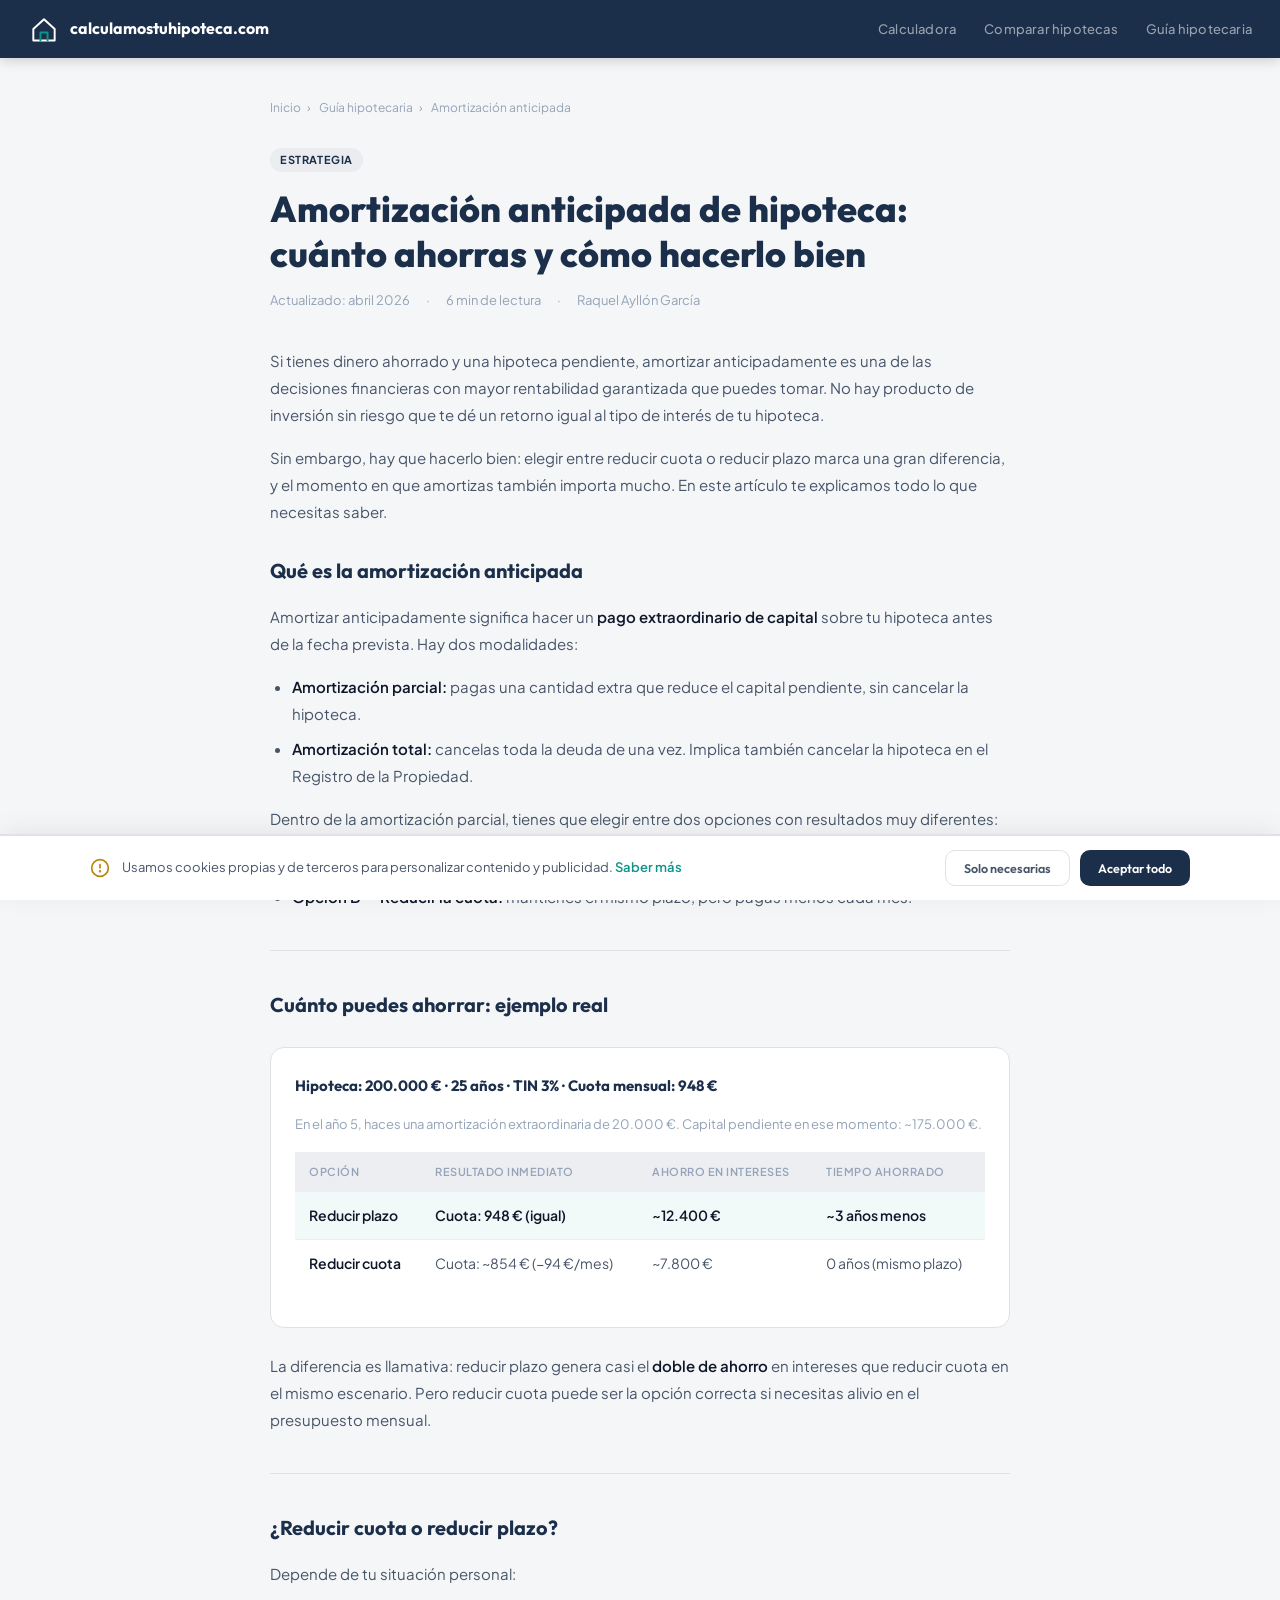
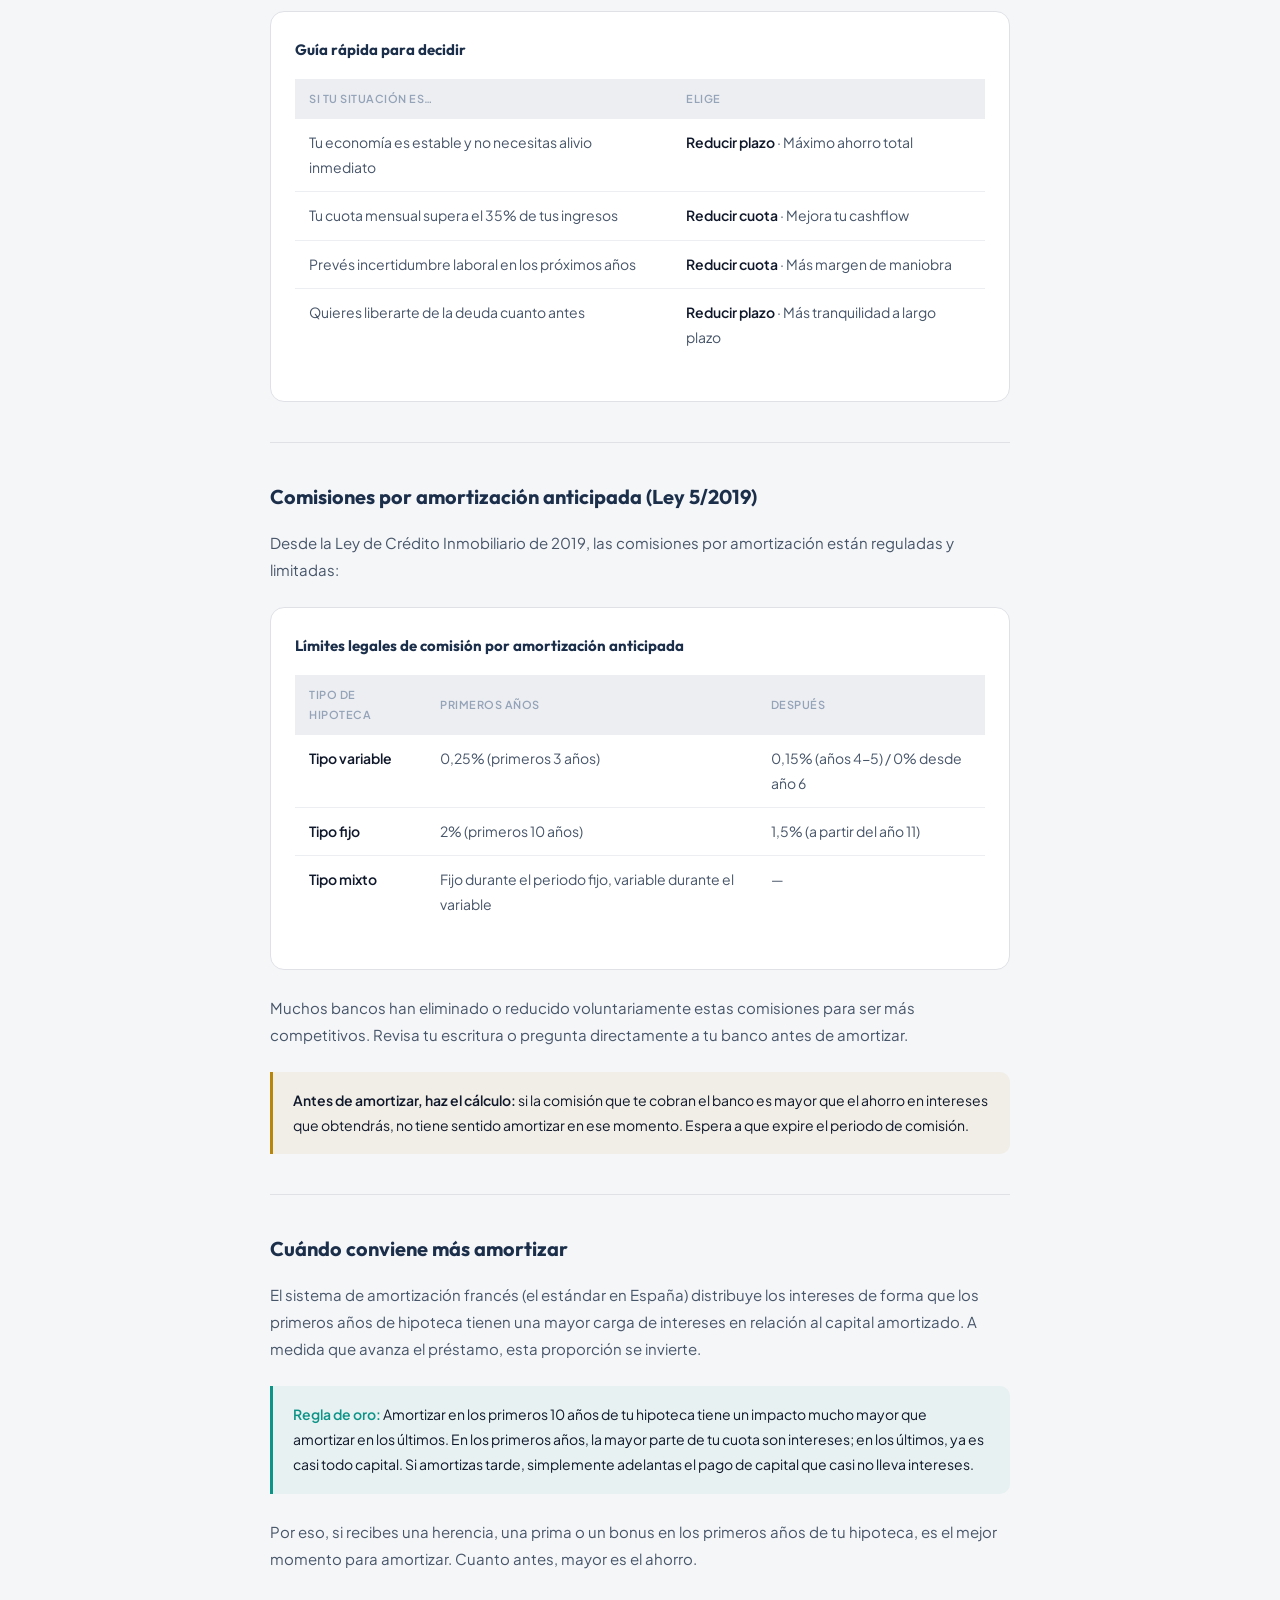
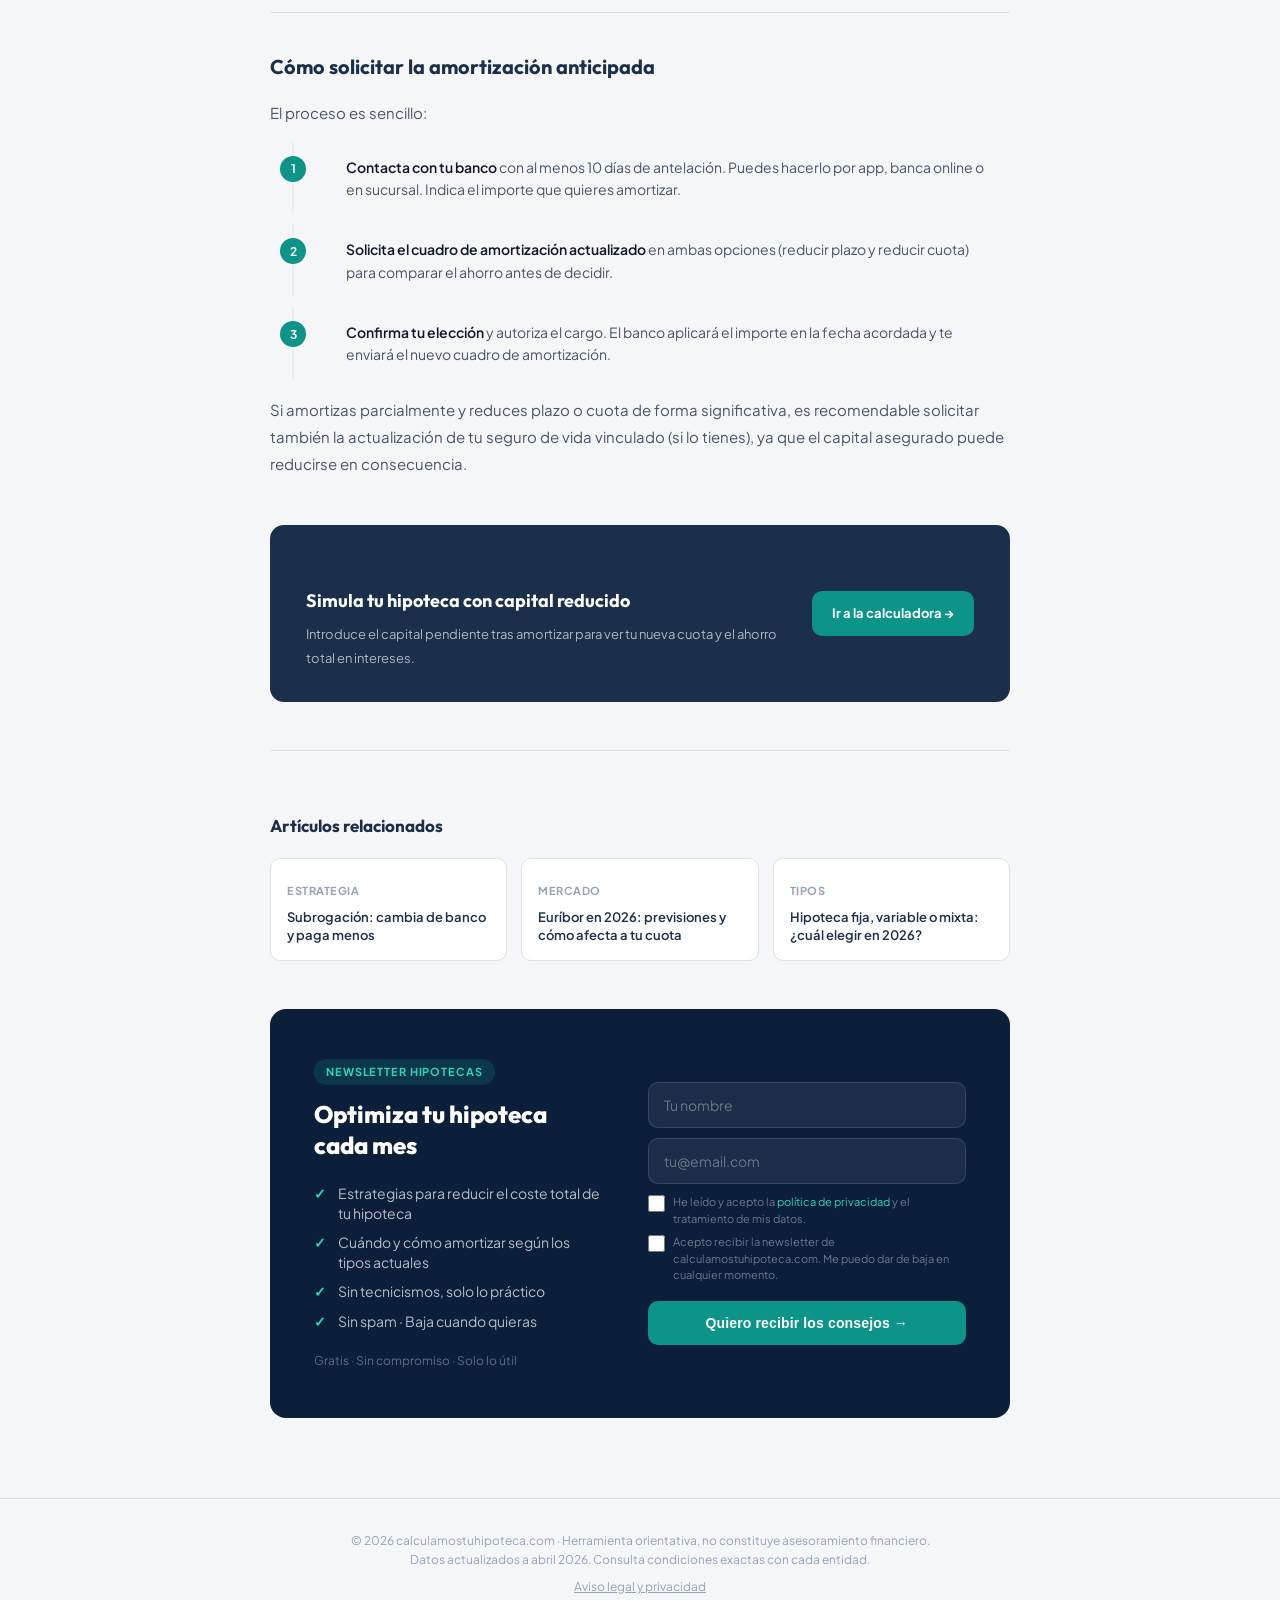
==== commit 5df3f30b: "Fix insurance in monthly display, remove live recalc, remove Legal from nav - Monthly cuota now incl" ====
--- a/amortizacion-anticipada.html
+++ b/amortizacion-anticipada.html
@@ -126,7 +126,6 @@
     <a href="index.html">Calculadora</a>
     <a href="comparar-hipotecas.html">Comparar hipotecas</a>
     <a href="guia-hipotecaria.html" class="active">Guía hipotecaria</a>
-    <a href="aviso-legal.html">Legal</a>
   </nav>
 </nav>
 
